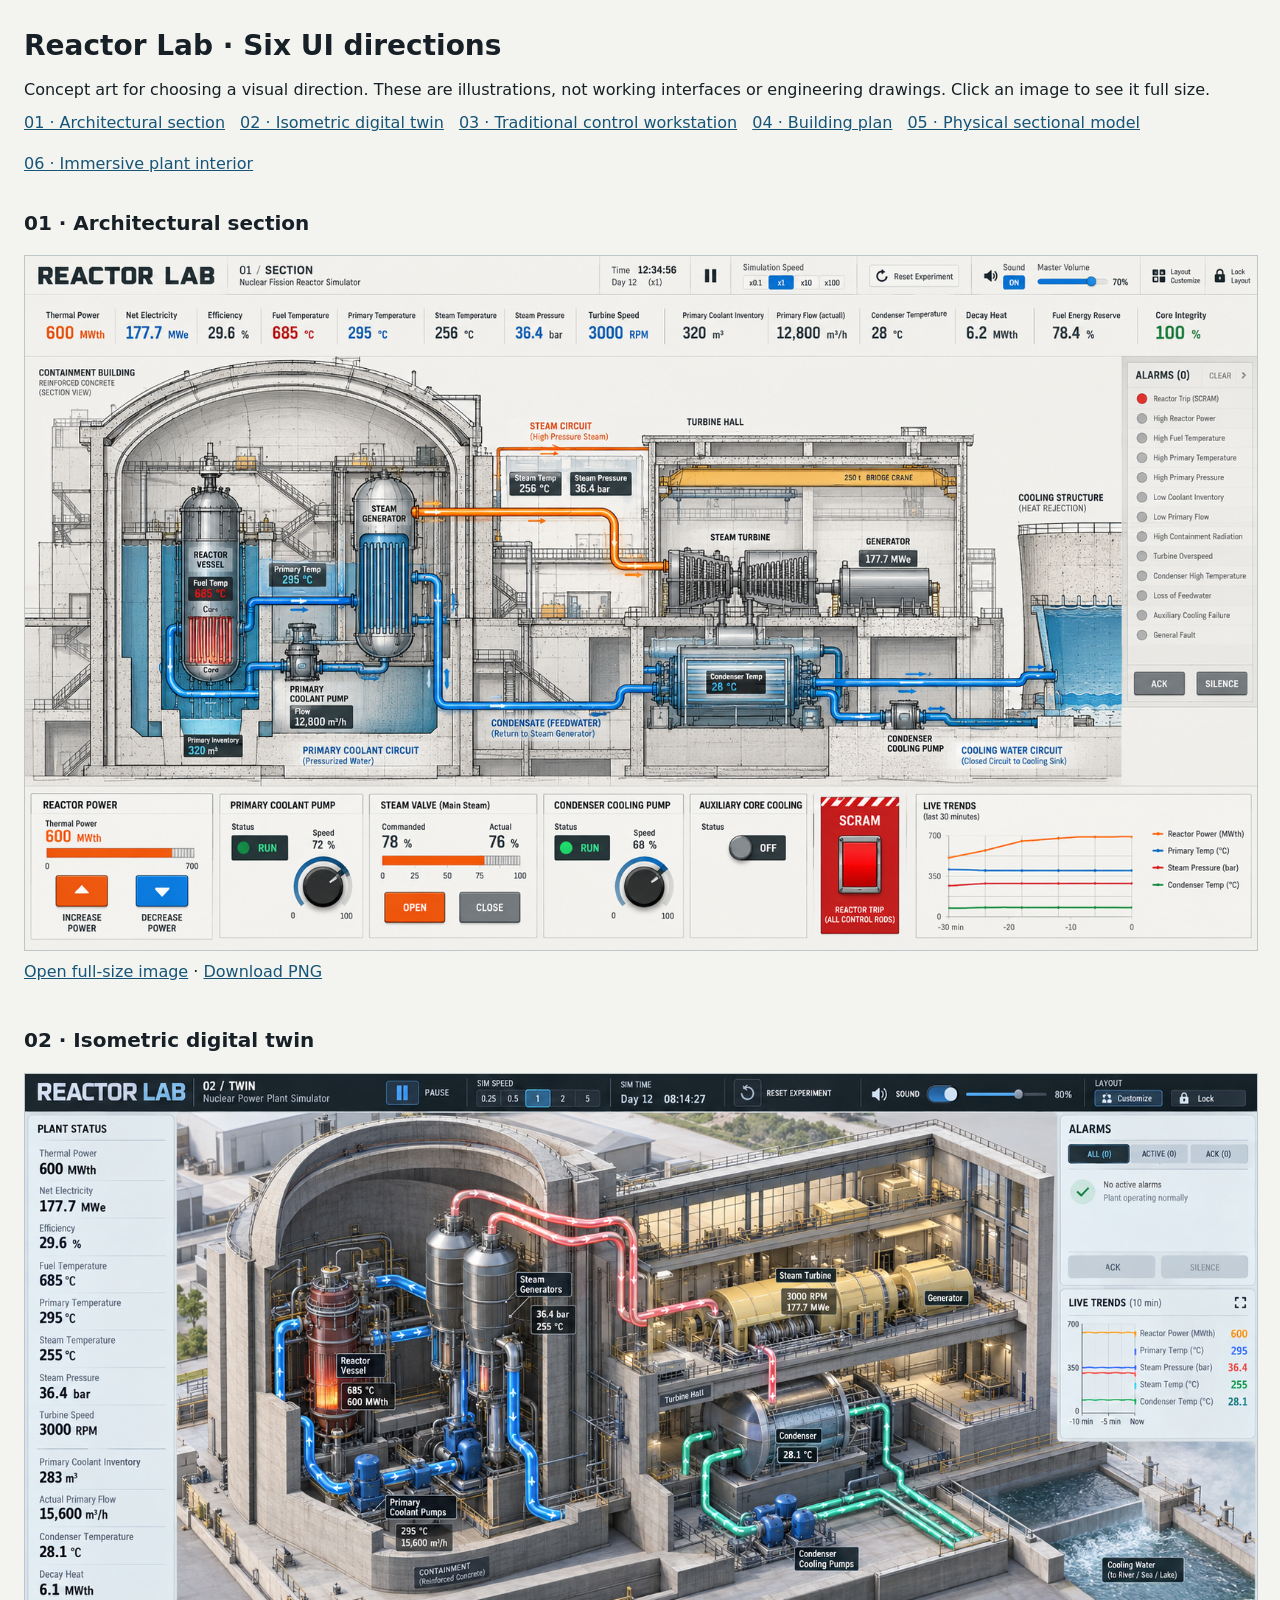
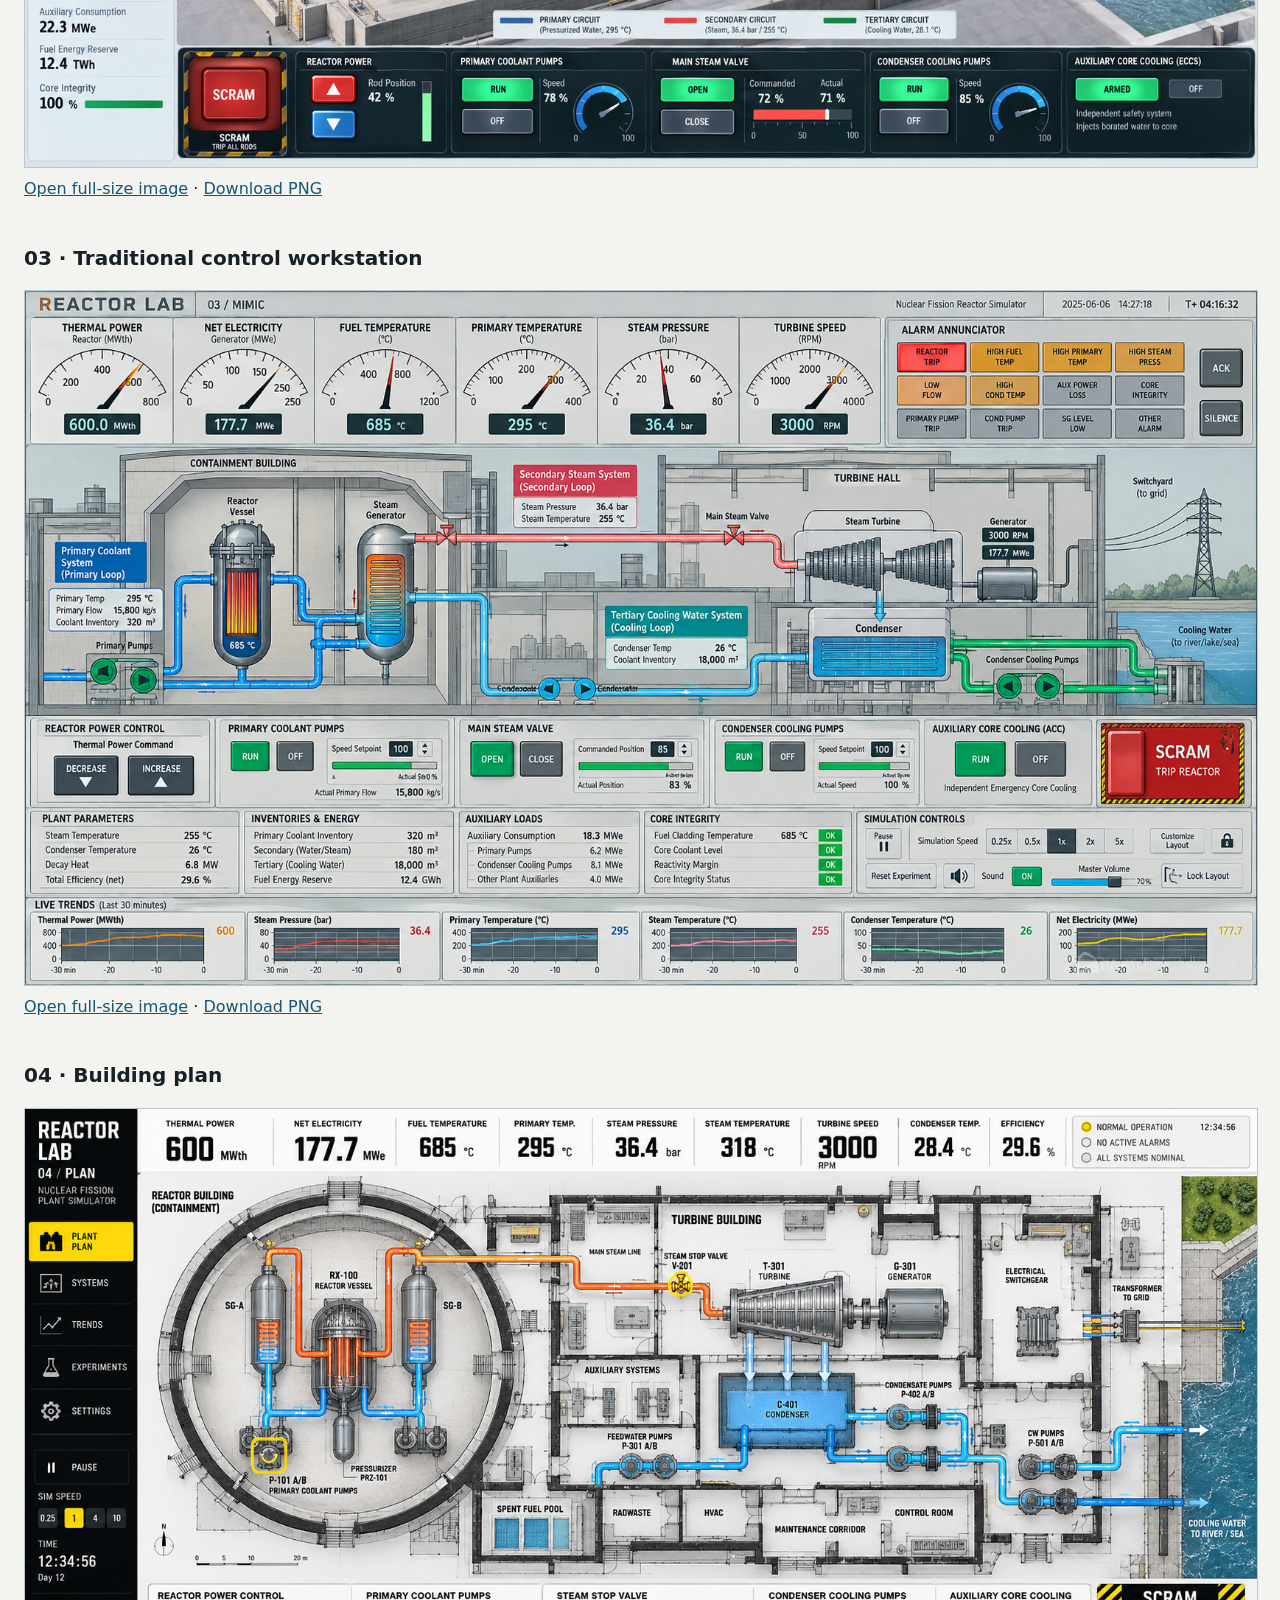
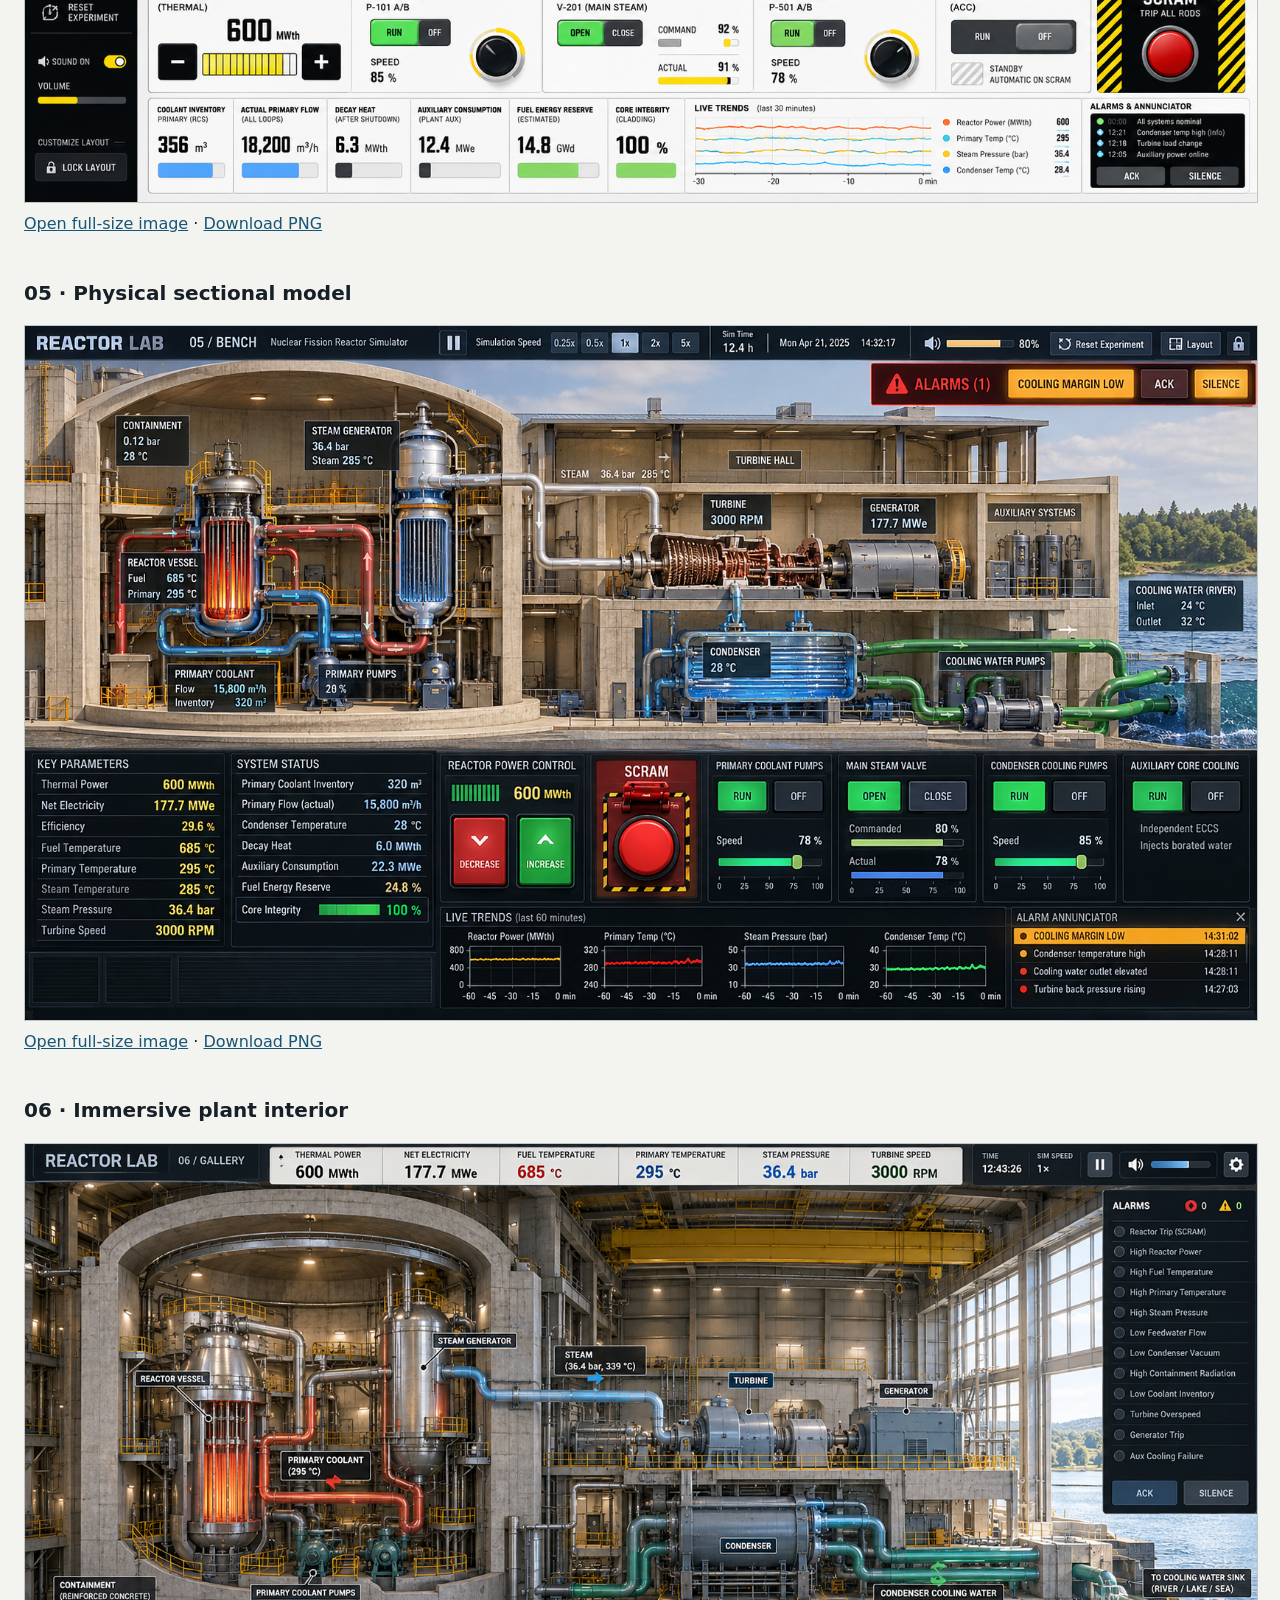
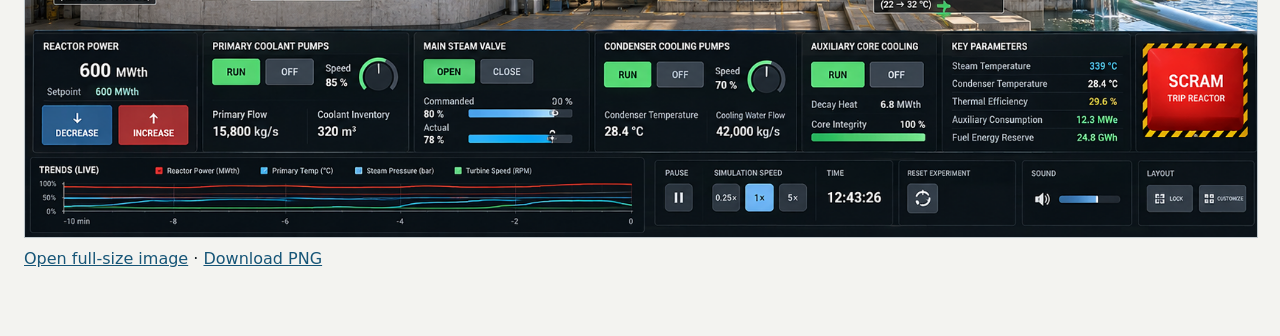
==== docs/ui-concepts/index.html @ c6205bab "Add accessible gallery of six UI design concepts" ====
<!doctype html><html lang="en"><head><meta charset="utf-8"><meta name="viewport" content="width=device-width,initial-scale=1"><title>Reactor Lab · UI concepts</title><style>body{margin:0;background:#f3f3f0;color:#172026;font:16px/1.6 system-ui,sans-serif}main{max-width:1500px;margin:auto;padding:24px}h1{margin:0;font-size:28px}header{margin-bottom:30px}section{margin-bottom:40px}h2{font-size:20px}img{display:block;width:100%;height:auto;border:1px solid #bec6ca}a{color:#165577}p{margin:8px 0}nav{display:flex;flex-wrap:wrap;gap:15px}</style></head><body><main><header><h1>Reactor Lab · Six UI directions</h1><p>Concept art for choosing a visual direction. These are illustrations, not working interfaces or engineering drawings. Click an image to see it full size.</p><nav><a href="01-section.png">01 · Architectural section</a><a href="02-twin.png">02 · Isometric digital twin</a><a href="03-workstation.png">03 · Traditional control workstation</a><a href="04-plan.png">04 · Building plan</a><a href="05-bench.png">05 · Physical sectional model</a><a href="06-gallery.png">06 · Immersive plant interior</a></nav></header><section><h2>01 · Architectural section</h2><a href="01-section.png" target="_blank" rel="noopener"><img src="01-section.png" alt="Architectural section UI concept" loading="lazy"></a><p><a href="01-section.png" target="_blank" rel="noopener">Open full-size image</a> · <a href="01-section.png" download>Download PNG</a></p></section><section><h2>02 · Isometric digital twin</h2><a href="02-twin.png" target="_blank" rel="noopener"><img src="02-twin.png" alt="Isometric digital twin UI concept" loading="lazy"></a><p><a href="02-twin.png" target="_blank" rel="noopener">Open full-size image</a> · <a href="02-twin.png" download>Download PNG</a></p></section><section><h2>03 · Traditional control workstation</h2><a href="03-workstation.png" target="_blank" rel="noopener"><img src="03-workstation.png" alt="Traditional control workstation UI concept" loading="lazy"></a><p><a href="03-workstation.png" target="_blank" rel="noopener">Open full-size image</a> · <a href="03-workstation.png" download>Download PNG</a></p></section><section><h2>04 · Building plan</h2><a href="04-plan.png" target="_blank" rel="noopener"><img src="04-plan.png" alt="Building plan UI concept" loading="lazy"></a><p><a href="04-plan.png" target="_blank" rel="noopener">Open full-size image</a> · <a href="04-plan.png" download>Download PNG</a></p></section><section><h2>05 · Physical sectional model</h2><a href="05-bench.png" target="_blank" rel="noopener"><img src="05-bench.png" alt="Physical sectional model UI concept" loading="lazy"></a><p><a href="05-bench.png" target="_blank" rel="noopener">Open full-size image</a> · <a href="05-bench.png" download>Download PNG</a></p></section><section><h2>06 · Immersive plant interior</h2><a href="06-gallery.png" target="_blank" rel="noopener"><img src="06-gallery.png" alt="Immersive plant interior UI concept" loading="lazy"></a><p><a href="06-gallery.png" target="_blank" rel="noopener">Open full-size image</a> · <a href="06-gallery.png" download>Download PNG</a></p></section></main></body></html>
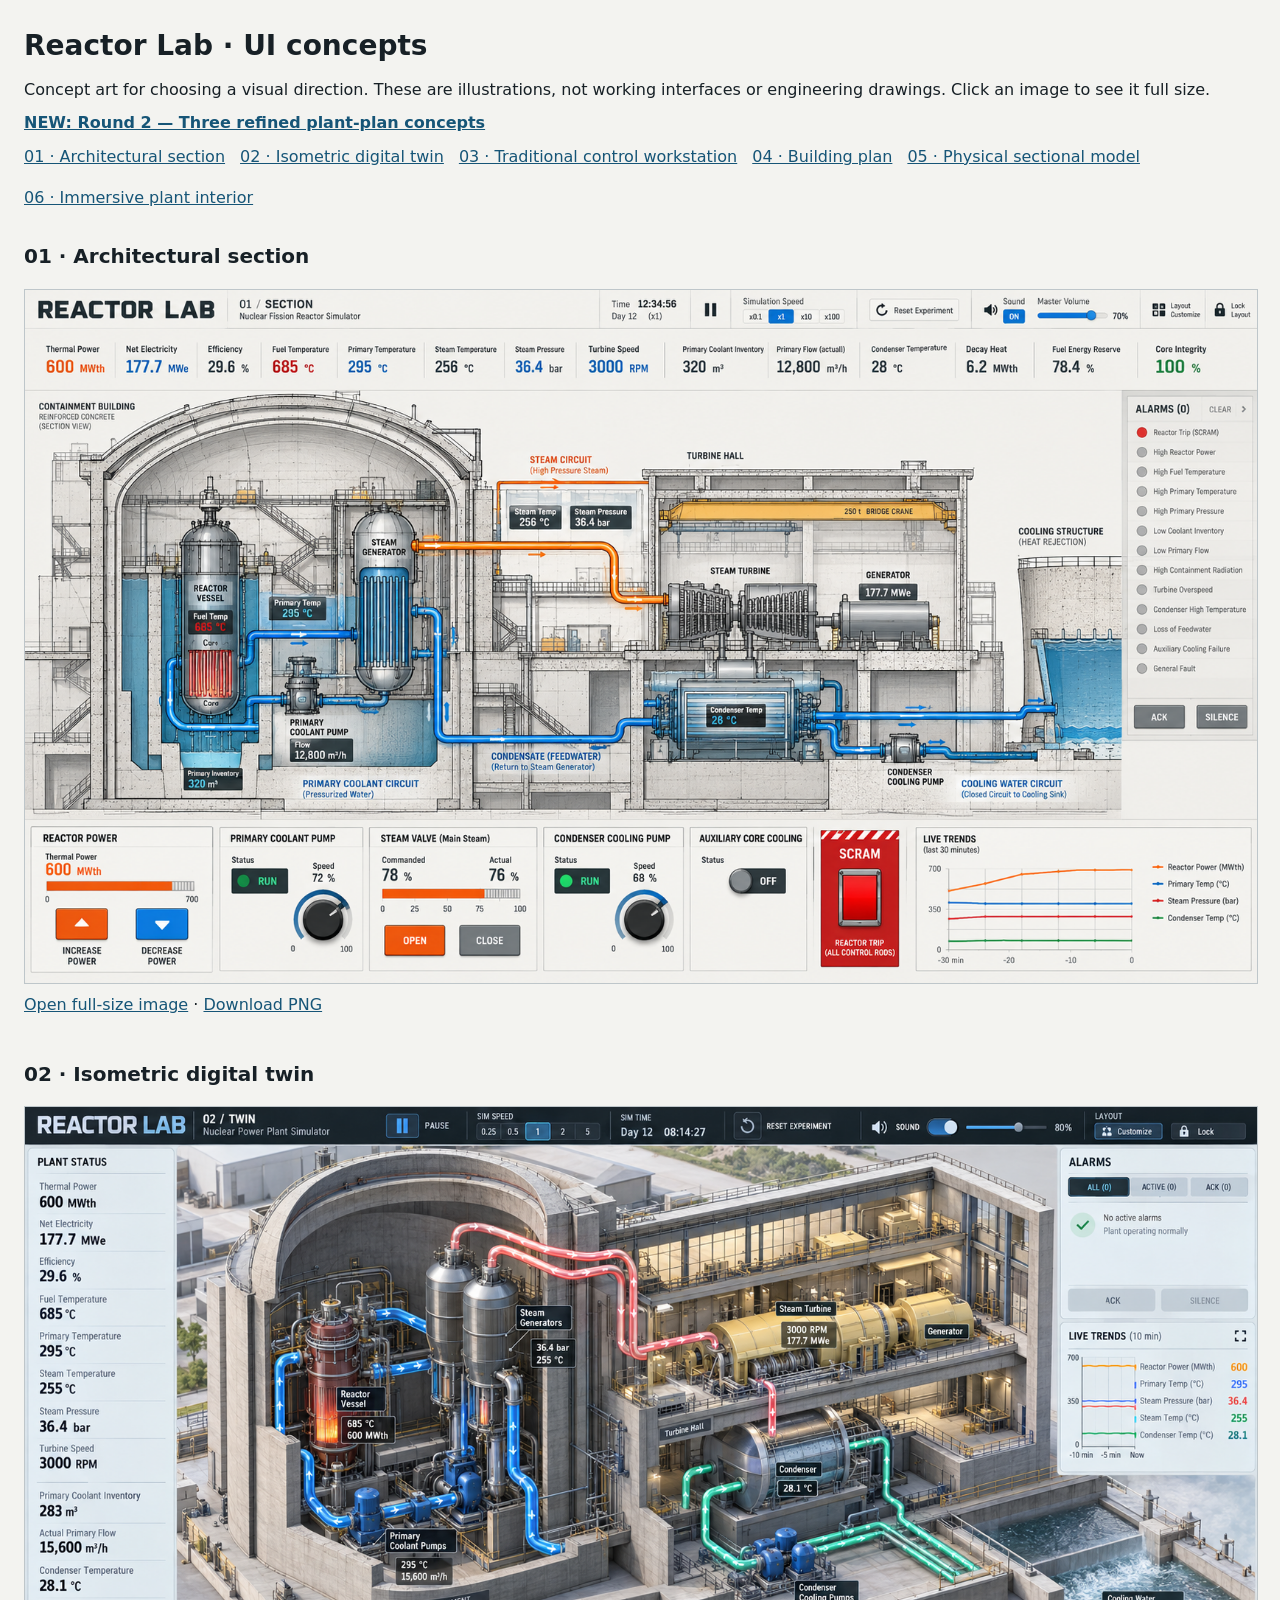
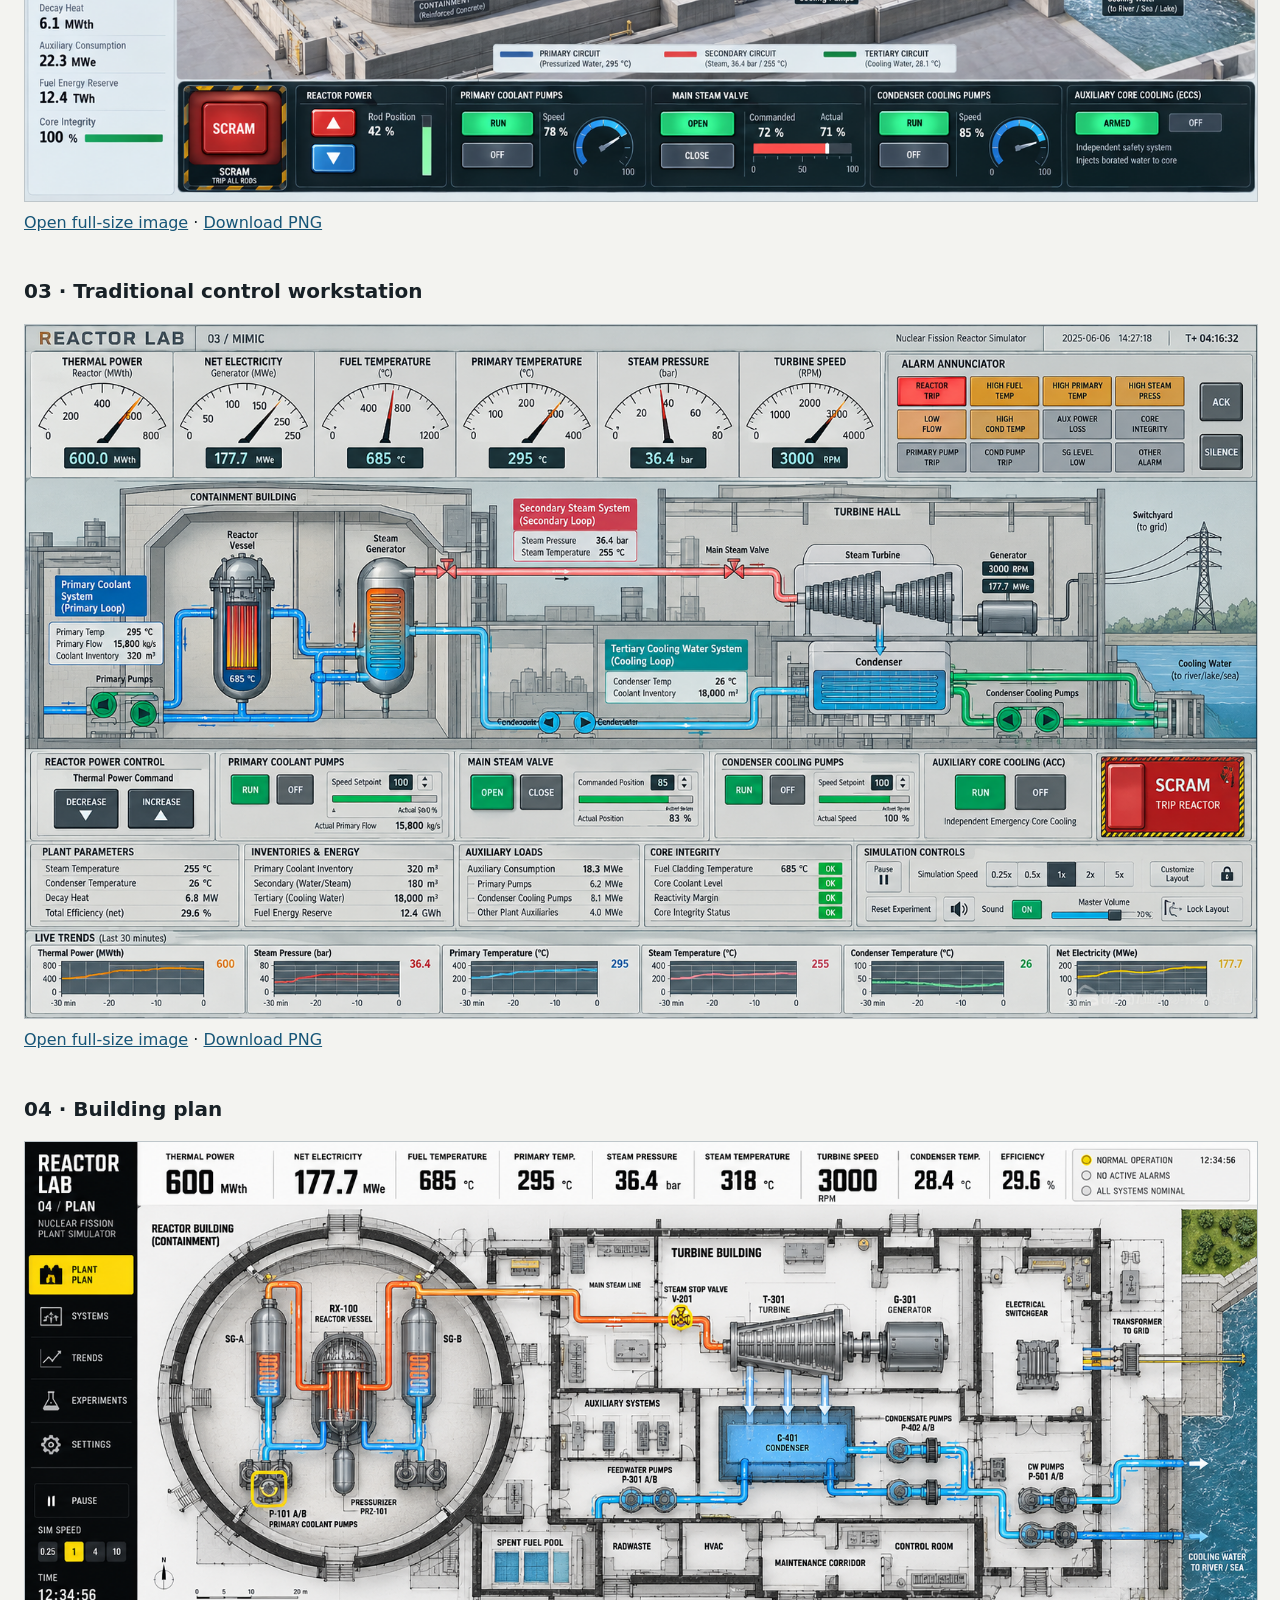
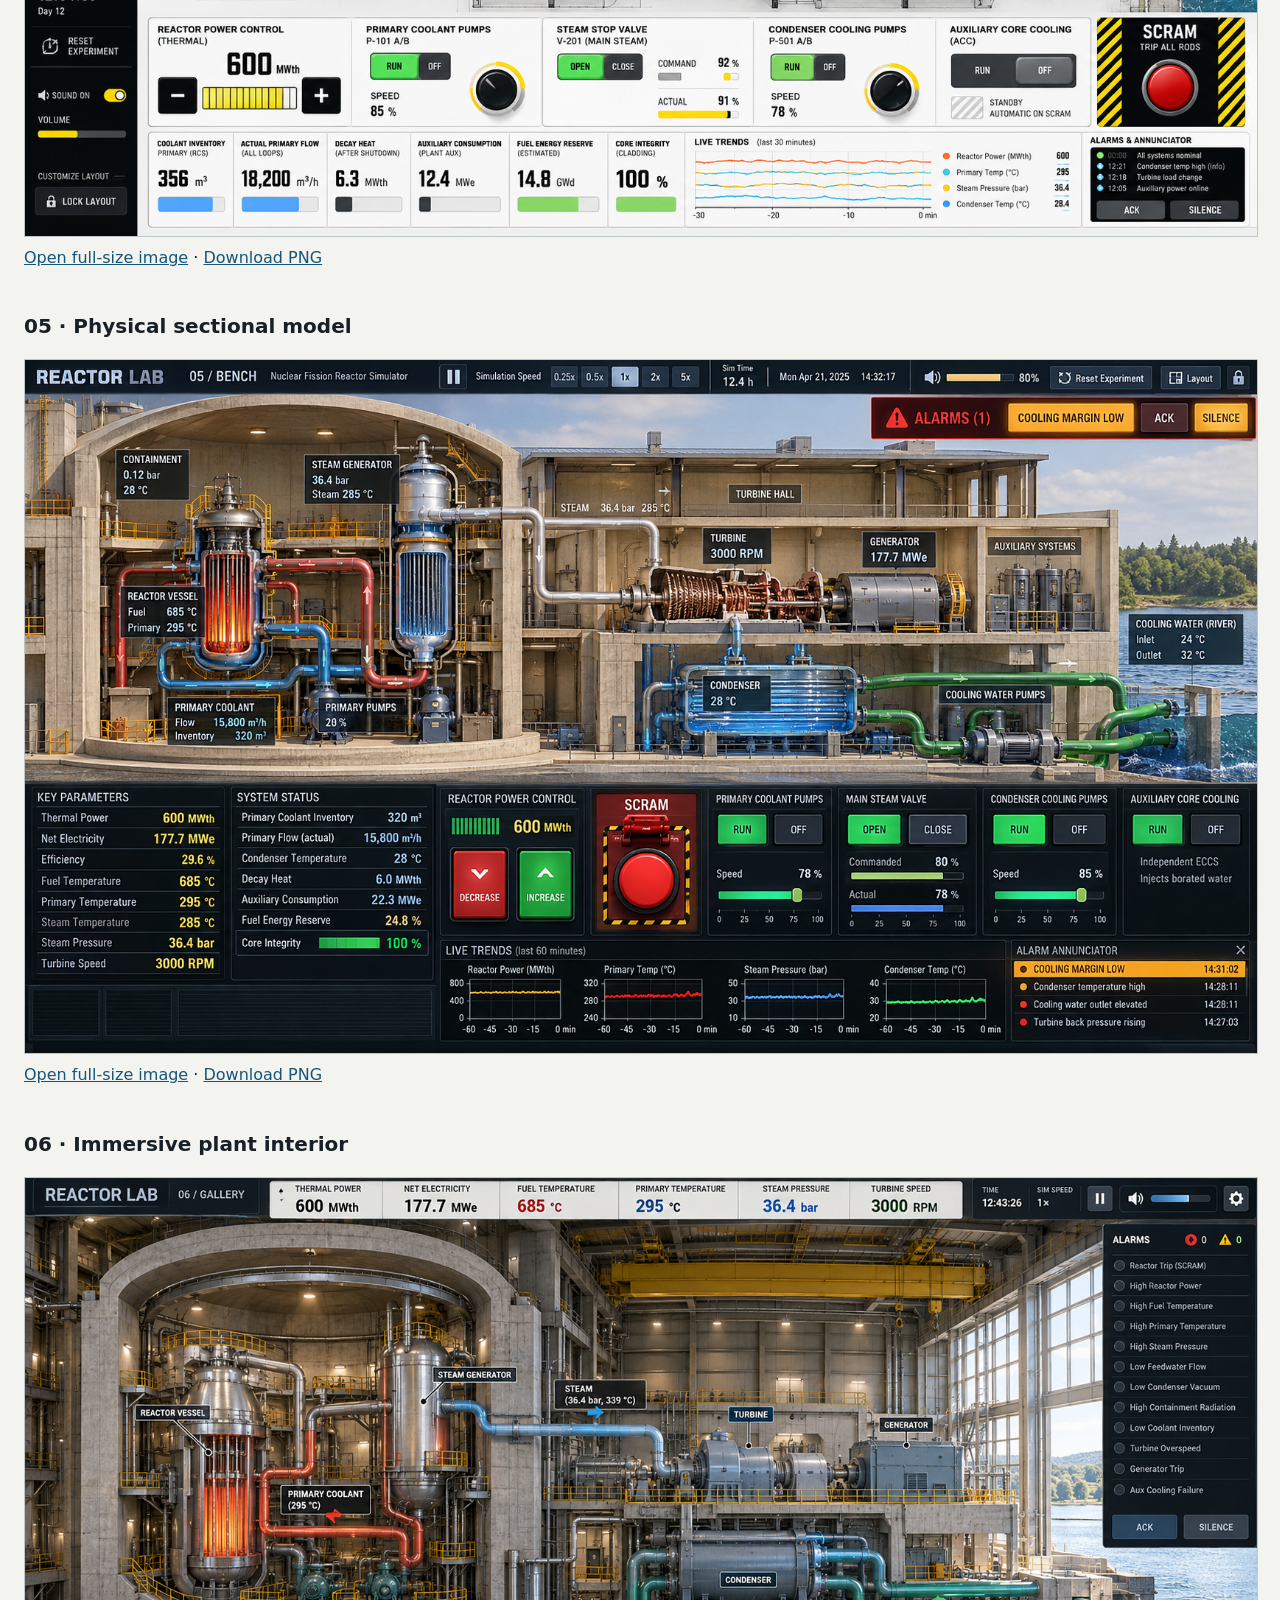
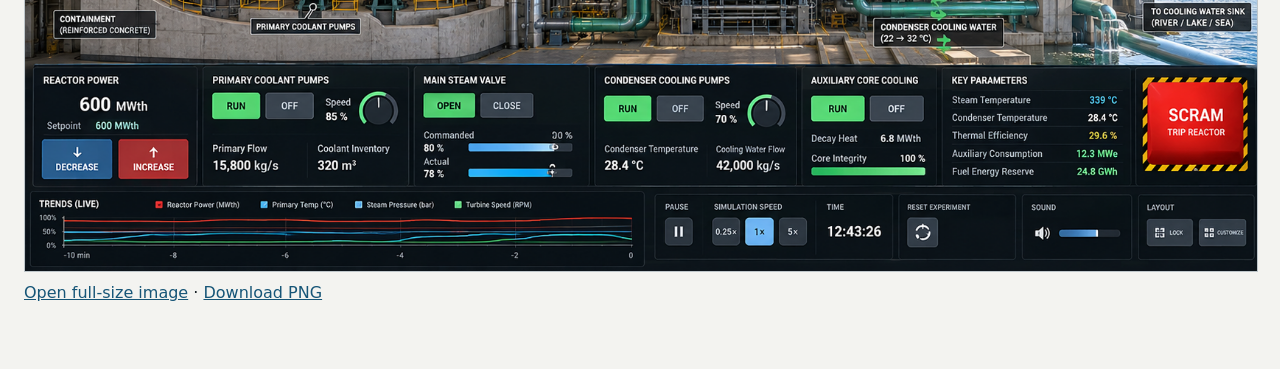
==== commit d78d6cf0: "Add three refined plant-plan UI concepts" ====
--- a/docs/ui-concepts/index.html
+++ b/docs/ui-concepts/index.html
@@ -1 +1 @@
-<!doctype html><html lang="en"><head><meta charset="utf-8"><meta name="viewport" content="width=device-width,initial-scale=1"><title>Reactor Lab · UI concepts</title><style>body{margin:0;background:#f3f3f0;color:#172026;font:16px/1.6 system-ui,sans-serif}main{max-width:1500px;margin:auto;padding:24px}h1{margin:0;font-size:28px}header{margin-bottom:30px}section{margin-bottom:40px}h2{font-size:20px}img{display:block;width:100%;height:auto;border:1px solid #bec6ca}a{color:#165577}p{margin:8px 0}nav{display:flex;flex-wrap:wrap;gap:15px}</style></head><body><main><header><h1>Reactor Lab · Six UI directions</h1><p>Concept art for choosing a visual direction. These are illustrations, not working interfaces or engineering drawings. Click an image to see it full size.</p><nav><a href="01-section.png">01 · Architectural section</a><a href="02-twin.png">02 · Isometric digital twin</a><a href="03-workstation.png">03 · Traditional control workstation</a><a href="04-plan.png">04 · Building plan</a><a href="05-bench.png">05 · Physical sectional model</a><a href="06-gallery.png">06 · Immersive plant interior</a></nav></header><section><h2>01 · Architectural section</h2><a href="01-section.png" target="_blank" rel="noopener"><img src="01-section.png" alt="Architectural section UI concept" loading="lazy"></a><p><a href="01-section.png" target="_blank" rel="noopener">Open full-size image</a> · <a href="01-section.png" download>Download PNG</a></p></section><section><h2>02 · Isometric digital twin</h2><a href="02-twin.png" target="_blank" rel="noopener"><img src="02-twin.png" alt="Isometric digital twin UI concept" loading="lazy"></a><p><a href="02-twin.png" target="_blank" rel="noopener">Open full-size image</a> · <a href="02-twin.png" download>Download PNG</a></p></section><section><h2>03 · Traditional control workstation</h2><a href="03-workstation.png" target="_blank" rel="noopener"><img src="03-workstation.png" alt="Traditional control workstation UI concept" loading="lazy"></a><p><a href="03-workstation.png" target="_blank" rel="noopener">Open full-size image</a> · <a href="03-workstation.png" download>Download PNG</a></p></section><section><h2>04 · Building plan</h2><a href="04-plan.png" target="_blank" rel="noopener"><img src="04-plan.png" alt="Building plan UI concept" loading="lazy"></a><p><a href="04-plan.png" target="_blank" rel="noopener">Open full-size image</a> · <a href="04-plan.png" download>Download PNG</a></p></section><section><h2>05 · Physical sectional model</h2><a href="05-bench.png" target="_blank" rel="noopener"><img src="05-bench.png" alt="Physical sectional model UI concept" loading="lazy"></a><p><a href="05-bench.png" target="_blank" rel="noopener">Open full-size image</a> · <a href="05-bench.png" download>Download PNG</a></p></section><section><h2>06 · Immersive plant interior</h2><a href="06-gallery.png" target="_blank" rel="noopener"><img src="06-gallery.png" alt="Immersive plant interior UI concept" loading="lazy"></a><p><a href="06-gallery.png" target="_blank" rel="noopener">Open full-size image</a> · <a href="06-gallery.png" download>Download PNG</a></p></section></main></body></html>+<!doctype html><html lang="en"><head><meta charset="utf-8"><meta name="viewport" content="width=device-width,initial-scale=1"><title>Reactor Lab · UI concepts</title><style>body{margin:0;background:#f3f3f0;color:#172026;font:16px/1.6 system-ui,sans-serif}main{max-width:1500px;margin:auto;padding:24px}h1{margin:0;font-size:28px}header{margin-bottom:30px}section{margin-bottom:40px}h2{font-size:20px}img{display:block;width:100%;height:auto;border:1px solid #bec6ca}a{color:#165577}p{margin:8px 0}nav{display:flex;flex-wrap:wrap;gap:15px}</style></head><body><main><header><h1>Reactor Lab · UI concepts</h1><p>Concept art for choosing a visual direction. These are illustrations, not working interfaces or engineering drawings. Click an image to see it full size.</p><p><strong><a href="round-2/">NEW: Round 2 — Three refined plant-plan concepts</a></strong></p><nav><a href="01-section.png">01 · Architectural section</a><a href="02-twin.png">02 · Isometric digital twin</a><a href="03-workstation.png">03 · Traditional control workstation</a><a href="04-plan.png">04 · Building plan</a><a href="05-bench.png">05 · Physical sectional model</a><a href="06-gallery.png">06 · Immersive plant interior</a></nav></header><section><h2>01 · Architectural section</h2><a href="01-section.png" target="_blank" rel="noopener"><img src="01-section.png" alt="Architectural section UI concept" loading="lazy"></a><p><a href="01-section.png" target="_blank" rel="noopener">Open full-size image</a> · <a href="01-section.png" download>Download PNG</a></p></section><section><h2>02 · Isometric digital twin</h2><a href="02-twin.png" target="_blank" rel="noopener"><img src="02-twin.png" alt="Isometric digital twin UI concept" loading="lazy"></a><p><a href="02-twin.png" target="_blank" rel="noopener">Open full-size image</a> · <a href="02-twin.png" download>Download PNG</a></p></section><section><h2>03 · Traditional control workstation</h2><a href="03-workstation.png" target="_blank" rel="noopener"><img src="03-workstation.png" alt="Traditional control workstation UI concept" loading="lazy"></a><p><a href="03-workstation.png" target="_blank" rel="noopener">Open full-size image</a> · <a href="03-workstation.png" download>Download PNG</a></p></section><section><h2>04 · Building plan</h2><a href="04-plan.png" target="_blank" rel="noopener"><img src="04-plan.png" alt="Building plan UI concept" loading="lazy"></a><p><a href="04-plan.png" target="_blank" rel="noopener">Open full-size image</a> · <a href="04-plan.png" download>Download PNG</a></p></section><section><h2>05 · Physical sectional model</h2><a href="05-bench.png" target="_blank" rel="noopener"><img src="05-bench.png" alt="Physical sectional model UI concept" loading="lazy"></a><p><a href="05-bench.png" target="_blank" rel="noopener">Open full-size image</a> · <a href="05-bench.png" download>Download PNG</a></p></section><section><h2>06 · Immersive plant interior</h2><a href="06-gallery.png" target="_blank" rel="noopener"><img src="06-gallery.png" alt="Immersive plant interior UI concept" loading="lazy"></a><p><a href="06-gallery.png" target="_blank" rel="noopener">Open full-size image</a> · <a href="06-gallery.png" download>Download PNG</a></p></section></main></body></html>
